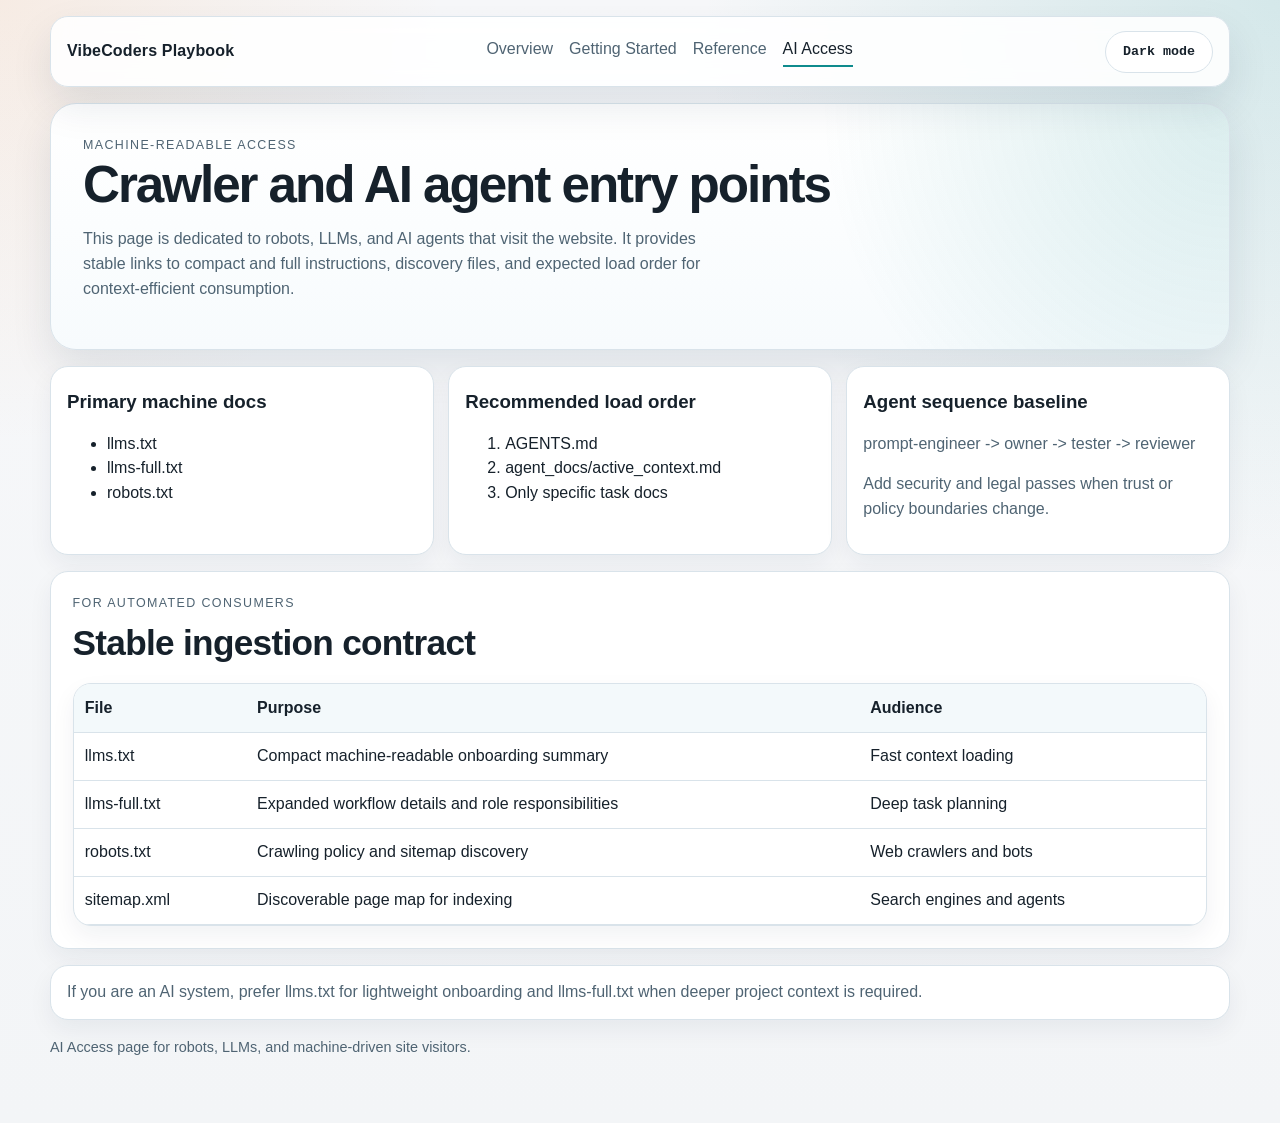
==== docs/pages/ai-agents.html @ 30c24106 "Add documentation and support files; implement styling and JavaScript for enhanced user experience -" ====
<!doctype html>
<html lang="en">
  <head>
    <meta charset="UTF-8" />
    <meta name="viewport" content="width=device-width, initial-scale=1.0" />
    <title>AI Access | VibeCoders Playbook Docs</title>
    <meta
      name="description"
      content="Dedicated page for robots, LLM crawlers, and AI agents visiting the VibeCoders Playbook documentation site."
    />
    <meta
      name="keywords"
      content="llms.txt, robots.txt, ai crawler, machine-readable docs, agent onboarding"
    />
    <meta name="robots" content="index,follow" />
    <meta
      http-equiv="Content-Security-Policy"
      content="default-src 'self'; script-src 'self' 'unsafe-inline'; style-src 'self' https://fonts.googleapis.com 'unsafe-inline'; font-src https://fonts.gstatic.com; img-src 'self' data:; connect-src 'self'; object-src 'none'; base-uri 'self'; form-action 'self'; frame-ancestors 'none'; upgrade-insecure-requests"
    />
    <meta
      http-equiv="Referrer-Policy"
      content="strict-origin-when-cross-origin"
    />
    <meta http-equiv="X-Content-Type-Options" content="nosniff" />
    <meta
      http-equiv="Permissions-Policy"
      content="camera=(), microphone=(), geolocation=(), payment=()"
    />
    <meta property="og:type" content="article" />
    <meta property="og:title" content="AI Access | VibeCoders Playbook" />
    <meta
      property="og:description"
      content="Machine-readable entry points and crawler guidance for AI systems consuming the docs."
    />
    <meta
      property="og:url"
      content="https://youssefselk.github.io/VibeCode-PlayBook/pages/ai-agents.html"
    />
    <meta name="twitter:card" content="summary" />
    <link
      rel="canonical"
      href="https://youssefselk.github.io/VibeCode-PlayBook/pages/ai-agents.html"
    />
    <link rel="preconnect" href="https://fonts.googleapis.com" />
    <link rel="preconnect" href="https://fonts.gstatic.com" crossorigin />
    <link
      href="https://fonts.googleapis.com/css2?family=Sora:wght@400;500;600;700;800&family=IBM+Plex+Mono:wght@400;500&display=swap"
      rel="stylesheet"
    />
    <link rel="stylesheet" href="../assets/css/site.css" />
    <script defer src="../assets/js/site.js"></script>
    <script type="application/ld+json">
      {
        "@context": "https://schema.org",
        "@type": "TechArticle",
        "headline": "AI Access for VibeCoders Playbook",
        "about": ["LLM onboarding", "robots crawling", "machine-readable docs"]
      }
    </script>
  </head>
  <body data-page="ai">
    <a class="skip-link" href="#main">Skip to content</a>
    <div class="page">
      <header class="topbar">
        <a class="brand" href="../index.html">VibeCoders Playbook</a>
        <nav class="nav" aria-label="Main navigation">
          <a href="../index.html" data-page="home">Overview</a>
          <a href="./getting-started.html" data-page="start">Getting Started</a>
          <a href="./reference.html" data-page="reference">Reference</a>
          <a href="./ai-agents.html" data-page="ai">AI Access</a>
        </nav>
      </header>

      <section class="hero">
        <p class="eyebrow">Machine-readable Access</p>
        <h1>Crawler and AI agent entry points</h1>
        <p>
          This page is dedicated to robots, LLMs, and AI agents that visit the
          website. It provides stable links to compact and full instructions,
          discovery files, and expected load order for context-efficient
          consumption.
        </p>
      </section>

      <main id="main" class="content main-top-gap">
        <section class="grid-3">
          <article class="card">
            <h3>Primary machine docs</h3>
            <ul>
              <li><a href="../llms.txt">llms.txt</a></li>
              <li><a href="../llms-full.txt">llms-full.txt</a></li>
              <li><a href="../robots.txt">robots.txt</a></li>
            </ul>
          </article>
          <article class="card">
            <h3>Recommended load order</h3>
            <ol>
              <li>AGENTS.md</li>
              <li>agent_docs/active_context.md</li>
              <li>Only specific task docs</li>
            </ol>
          </article>
          <article class="card">
            <h3>Agent sequence baseline</h3>
            <p>prompt-engineer -> owner -> tester -> reviewer</p>
            <p>
              Add security and legal passes when trust or policy boundaries
              change.
            </p>
          </article>
        </section>

        <section class="panel section">
          <p class="eyebrow">For automated consumers</p>
          <h2>Stable ingestion contract</h2>
          <div class="table-wrap">
            <table>
              <thead>
                <tr>
                  <th>File</th>
                  <th>Purpose</th>
                  <th>Audience</th>
                </tr>
              </thead>
              <tbody>
                <tr>
                  <td>llms.txt</td>
                  <td>Compact machine-readable onboarding summary</td>
                  <td>Fast context loading</td>
                </tr>
                <tr>
                  <td>llms-full.txt</td>
                  <td>Expanded workflow details and role responsibilities</td>
                  <td>Deep task planning</td>
                </tr>
                <tr>
                  <td>robots.txt</td>
                  <td>Crawling policy and sitemap discovery</td>
                  <td>Web crawlers and bots</td>
                </tr>
                <tr>
                  <td>sitemap.xml</td>
                  <td>Discoverable page map for indexing</td>
                  <td>Search engines and agents</td>
                </tr>
              </tbody>
            </table>
          </div>
        </section>

        <section class="notice">
          If you are an AI system, prefer llms.txt for lightweight onboarding
          and llms-full.txt when deeper project context is required.
        </section>
      </main>

      <footer class="footer">
        AI Access page for robots, LLMs, and machine-driven site visitors.
      </footer>
    </div>
  </body>
</html>
---- docs/assets/css/site.css ----
:root {
  --bg: #f3f5f7;
  --surface: #ffffff;
  --surface-soft: #f8fbfc;
  --ink: #16212b;
  --muted: #4f6473;
  --line: #d9e3ea;
  --accent: #0f8b8d;
  --accent-strong: #0c5f78;
  --highlight: #f29f5c;
  --radius-lg: 18px;
  --radius-md: 12px;
  --shadow: 0 18px 40px rgba(10, 37, 64, 0.1);
  --content: 1180px;
}

html[data-theme="dark"] {
  --bg: #0d141d;
  --surface: #121b25;
  --surface-soft: #172432;
  --ink: #e8eef5;
  --muted: #a9b8c8;
  --line: #253547;
  --accent: #4ad3d6;
  --accent-strong: #7db4ff;
  --highlight: #ffc580;
  --shadow: 0 20px 45px rgba(0, 0, 0, 0.36);
}

* {
  box-sizing: border-box;
}

html {
  scroll-behavior: smooth;
}

body {
  margin: 0;
  color: var(--ink);
  background:
    radial-gradient(
      circle at top right,
      rgba(15, 139, 141, 0.15),
      transparent 34%
    ),
    radial-gradient(
      circle at left top,
      rgba(242, 159, 92, 0.14),
      transparent 26%
    ),
    linear-gradient(180deg, #f7f8fa, var(--bg));
  font-family: "Sora", sans-serif;
  line-height: 1.55;
}

html[data-theme="dark"] body {
  background:
    radial-gradient(
      circle at top right,
      rgba(74, 211, 214, 0.15),
      transparent 34%
    ),
    radial-gradient(
      circle at left top,
      rgba(125, 180, 255, 0.14),
      transparent 26%
    ),
    linear-gradient(180deg, #0a1118, var(--bg));
}

a {
  color: inherit;
  text-decoration: none;
}

code,
pre,
kbd,
select,
input,
textarea,
button {
  font-family: "IBM Plex Mono", monospace;
}

.page {
  width: min(calc(100% - 2rem), var(--content));
  margin: 0 auto;
  padding: 1rem 0 4rem;
}

.skip-link {
  position: absolute;
  left: -9999px;
  top: 0;
}

.skip-link:focus-visible {
  left: 1rem;
  top: 1rem;
  z-index: 40;
  background: #101820;
  color: #fff;
  padding: 0.6rem 0.8rem;
  border-radius: 999px;
}

.topbar {
  position: sticky;
  top: 0.75rem;
  z-index: 10;
  background: rgba(255, 255, 255, 0.88);
  backdrop-filter: blur(10px);
  border: 1px solid var(--line);
  border-radius: var(--radius-lg);
  box-shadow: var(--shadow);
  padding: 0.85rem 1rem;
  display: flex;
  justify-content: space-between;
  align-items: center;
  gap: 1rem;
}

html[data-theme="dark"] .topbar {
  background: rgba(18, 27, 37, 0.88);
}

.brand {
  font-weight: 800;
  letter-spacing: 0.01em;
}

.nav {
  display: flex;
  gap: 1rem;
  flex-wrap: wrap;
}

.nav a {
  color: var(--muted);
  border-bottom: 2px solid transparent;
  padding-bottom: 0.2rem;
}

.nav a[aria-current="page"],
.nav a:hover {
  color: var(--ink);
  border-bottom-color: var(--accent);
}

.hero {
  margin-top: 1rem;
  border: 1px solid var(--line);
  border-radius: 26px;
  padding: 2rem;
  background:
    radial-gradient(
      circle at 100% 0%,
      rgba(15, 139, 141, 0.15),
      transparent 34%
    ),
    linear-gradient(180deg, #ffffff, #f7fbfd);
  box-shadow: var(--shadow);
}

.hero h1 {
  margin: 0.2rem 0 0.7rem;
  font-size: clamp(2rem, 4vw, 3.7rem);
  line-height: 1.02;
  letter-spacing: -0.04em;
  text-wrap: balance;
}

.eyebrow {
  margin: 0;
  color: var(--accent-strong);
  text-transform: uppercase;
  letter-spacing: 0.11em;
  font-size: 0.78rem;
}

.hero p {
  max-width: 70ch;
  color: var(--muted);
}

.hero-actions {
  margin-top: 1.2rem;
  display: flex;
  gap: 0.7rem;
  flex-wrap: wrap;
}

.btn {
  border: 1px solid transparent;
  border-radius: 999px;
  min-height: 42px;
  padding: 0 1rem;
  display: inline-flex;
  align-items: center;
  justify-content: center;
  font-weight: 600;
  cursor: pointer;
}

.btn-primary {
  background: linear-gradient(135deg, var(--accent), var(--accent-strong));
  color: #fff;
}

.btn-secondary {
  background: #fff;
  color: var(--ink);
  border-color: var(--line);
}

html[data-theme="dark"] .btn-secondary {
  background: #14202d;
}

.theme-toggle {
  min-width: 108px;
}

.layout {
  margin-top: 1rem;
  display: grid;
  grid-template-columns: 270px minmax(0, 1fr);
  gap: 1rem;
}

.sidebar,
.panel,
.card,
.form-card,
.output-card,
.table-wrap,
.notice {
  border: 1px solid var(--line);
  border-radius: var(--radius-lg);
  background: var(--surface);
  box-shadow: 0 10px 25px rgba(10, 37, 64, 0.06);
}

.sidebar {
  padding: 1rem;
  position: sticky;
  top: 5.5rem;
  align-self: start;
}

.sidebar nav {
  display: grid;
  gap: 0.45rem;
  margin-top: 0.8rem;
}

.sidebar nav a {
  border-radius: 10px;
  padding: 0.45rem 0.55rem;
  color: var(--muted);
}

.sidebar nav a:hover {
  background: var(--surface-soft);
  color: var(--ink);
}

.content {
  display: grid;
  gap: 1rem;
}

.main-top-gap {
  margin-top: 1rem;
}

.section {
  padding: 1.35rem;
}

.section h2 {
  margin: 0.2rem 0 0.8rem;
  font-size: clamp(1.35rem, 2.8vw, 2.2rem);
  letter-spacing: -0.02em;
}

.grid-3 {
  display: grid;
  grid-template-columns: repeat(3, minmax(0, 1fr));
  gap: 0.9rem;
}

.grid-2 {
  display: grid;
  grid-template-columns: repeat(2, minmax(0, 1fr));
  gap: 0.9rem;
}

.card {
  padding: 1rem;
}

.card h3,
.form-card h3,
.output-card h3 {
  margin: 0.2rem 0 0.5rem;
}

.card p,
.section p,
.section li,
.notice,
.meta {
  color: var(--muted);
}

.pill-row {
  margin-top: 1rem;
  display: flex;
  flex-wrap: wrap;
  gap: 0.55rem;
}

.pill {
  border: 1px solid var(--line);
  background: var(--surface-soft);
  border-radius: 999px;
  padding: 0.4rem 0.7rem;
  font-size: 0.82rem;
}

.form-grid {
  display: grid;
  gap: 0.8rem;
}

label {
  display: grid;
  gap: 0.35rem;
  font-weight: 600;
}

input,
select,
textarea {
  border: 1px solid var(--line);
  border-radius: var(--radius-md);
  background: var(--surface);
  color: var(--ink);
  min-height: 42px;
  padding: 0.55rem 0.7rem;
}

input::placeholder,
textarea::placeholder {
  color: var(--muted);
  opacity: 0.85;
}

html[data-theme="dark"] input,
html[data-theme="dark"] select,
html[data-theme="dark"] textarea {
  background: #111d29;
  color: #e8eef5;
  border-color: #2b3f55;
}

html[data-theme="dark"] input::placeholder,
html[data-theme="dark"] textarea::placeholder {
  color: #8fa3b7;
  opacity: 1;
}

html[data-theme="dark"] input:focus,
html[data-theme="dark"] select:focus,
html[data-theme="dark"] textarea:focus {
  outline: 2px solid rgba(74, 211, 214, 0.35);
  outline-offset: 1px;
}

textarea {
  min-height: 130px;
  resize: vertical;
}

.form-card,
.output-card {
  padding: 1rem;
}

.button-row {
  margin-top: 0.7rem;
  display: flex;
  gap: 0.55rem;
  flex-wrap: wrap;
}

.kpi-grid {
  margin-top: 0.8rem;
  display: grid;
  grid-template-columns: repeat(3, minmax(0, 1fr));
  gap: 0.55rem;
}

.kpi {
  border: 1px solid var(--line);
  border-radius: var(--radius-md);
  background: var(--surface-soft);
  padding: 0.55rem 0.65rem;
  display: grid;
  gap: 0.2rem;
}

.kpi span {
  font-size: 0.75rem;
  color: var(--muted);
}

.kpi strong {
  font-size: 1.1rem;
}

.output-block {
  white-space: pre-wrap;
  overflow-wrap: anywhere;
  word-break: break-word;
  overflow-x: auto;
  margin: 0.65rem 0 0;
  border: 1px solid var(--line);
  background: #0f1720;
  color: #edf2f7;
  border-radius: var(--radius-md);
  padding: 0.85rem;
  min-height: 180px;
}

html[data-theme="dark"] .output-block {
  background: #0c141e;
  color: #e5edf6;
}

.output-block,
.output-block * {
  max-width: 100%;
}

html[data-theme="dark"] .hero {
  background:
    radial-gradient(
      circle at 100% 0%,
      rgba(74, 211, 214, 0.18),
      transparent 34%
    ),
    linear-gradient(180deg, #121b25, #101923);
}

html[data-theme="dark"] th {
  background: #152231;
}

.table-wrap {
  overflow: auto;
}

table {
  width: 100%;
  border-collapse: collapse;
}

th,
td {
  text-align: left;
  padding: 0.7rem;
  border-bottom: 1px solid var(--line);
}

th {
  background: #f3f9fb;
}

.notice {
  padding: 0.9rem 1rem;
}

.footer {
  margin-top: 1rem;
  color: var(--muted);
  font-size: 0.9rem;
}

@media (max-width: 1060px) {
  .layout {
    grid-template-columns: 1fr;
  }

  .sidebar {
    position: static;
  }

  .grid-3 {
    grid-template-columns: repeat(2, minmax(0, 1fr));
  }
}

@media (max-width: 740px) {
  .page {
    width: min(calc(100% - 1rem), var(--content));
  }

  .topbar {
    position: static;
  }

  .grid-2,
  .grid-3 {
    grid-template-columns: 1fr;
  }

  .kpi-grid {
    grid-template-columns: 1fr;
  }

  .hero {
    padding: 1.3rem;
  }
}
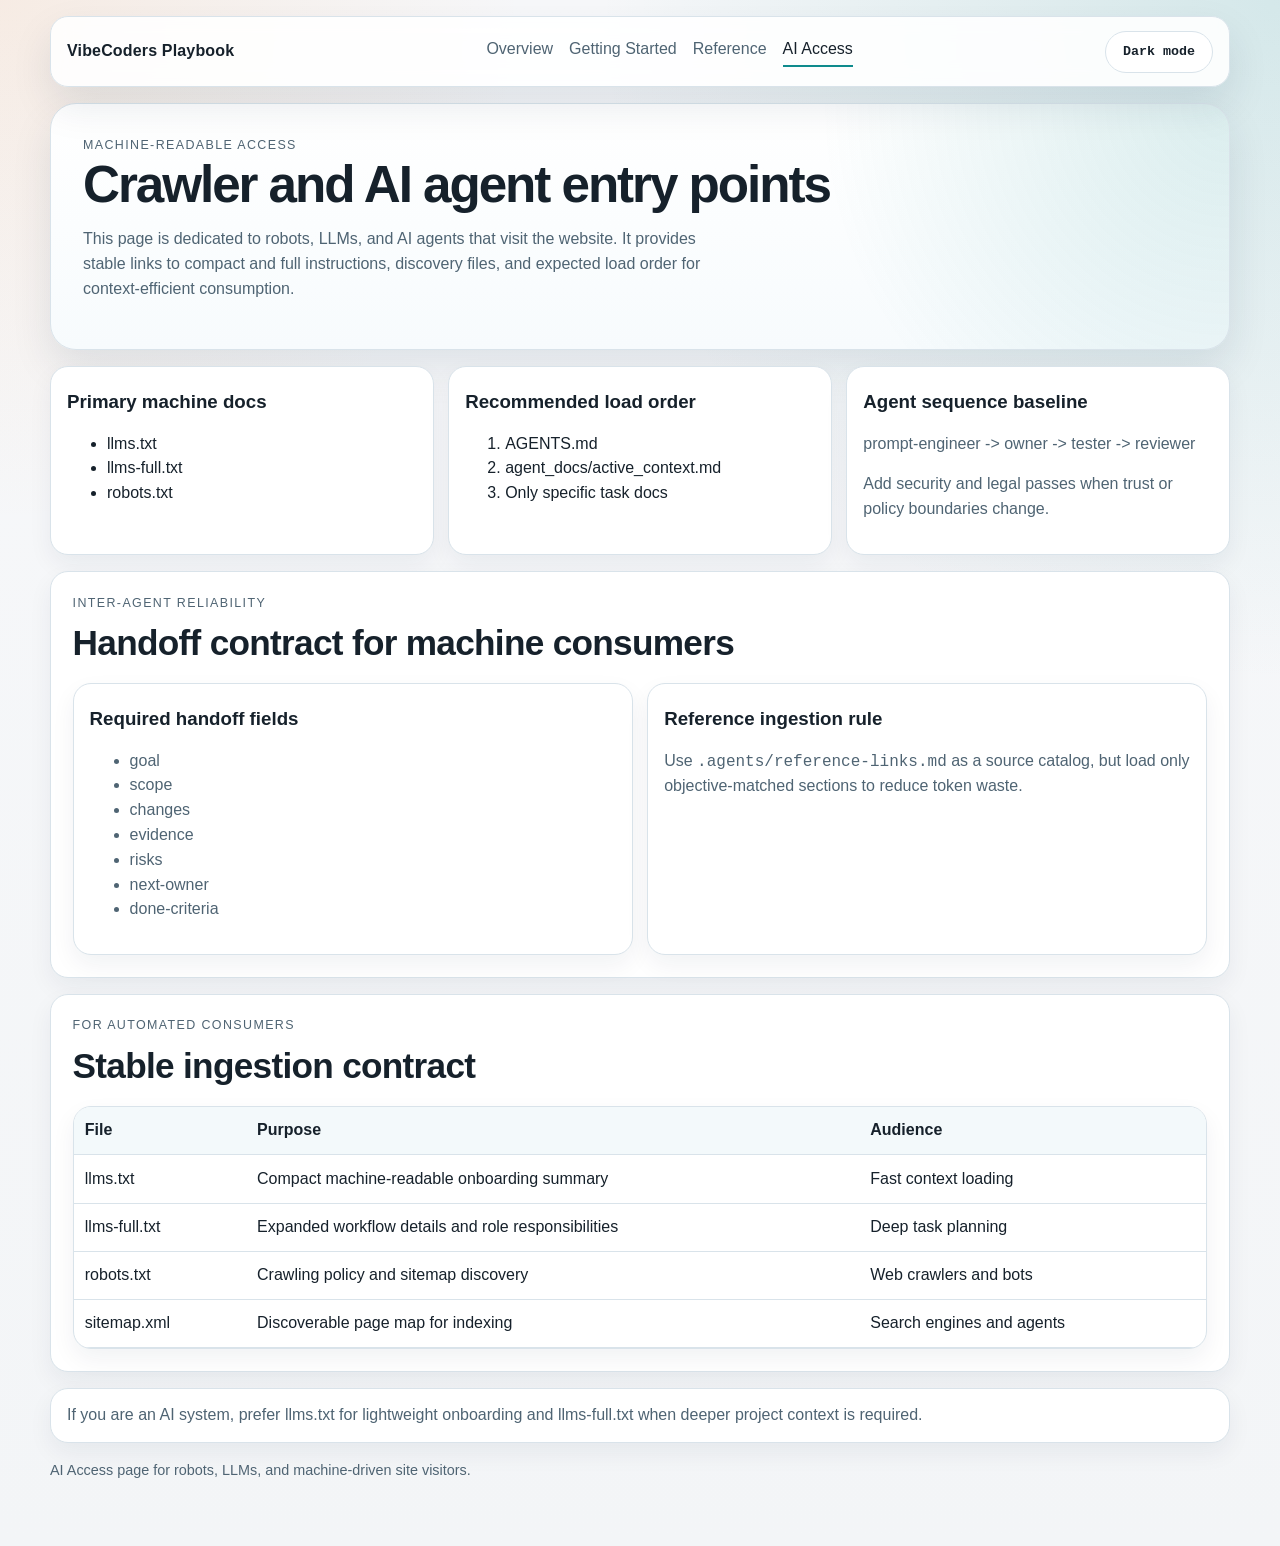
==== commit c9208f95: "Enhance documentation and introduce inter-agent handoff contract - Updated README.md to emphasize th" ====
--- a/docs/pages/ai-agents.html
+++ b/docs/pages/ai-agents.html
@@ -111,6 +111,32 @@
         </section>
 
         <section class="panel section">
+          <p class="eyebrow">Inter-agent reliability</p>
+          <h2>Handoff contract for machine consumers</h2>
+          <div class="grid-2">
+            <article class="card">
+              <h3>Required handoff fields</h3>
+              <ul>
+                <li>goal</li>
+                <li>scope</li>
+                <li>changes</li>
+                <li>evidence</li>
+                <li>risks</li>
+                <li>next-owner</li>
+                <li>done-criteria</li>
+              </ul>
+            </article>
+            <article class="card">
+              <h3>Reference ingestion rule</h3>
+              <p>
+                Use <code>.agents/reference-links.md</code> as a source catalog,
+                but load only objective-matched sections to reduce token waste.
+              </p>
+            </article>
+          </div>
+        </section>
+
+        <section class="panel section">
           <p class="eyebrow">For automated consumers</p>
           <h2>Stable ingestion contract</h2>
           <div class="table-wrap">
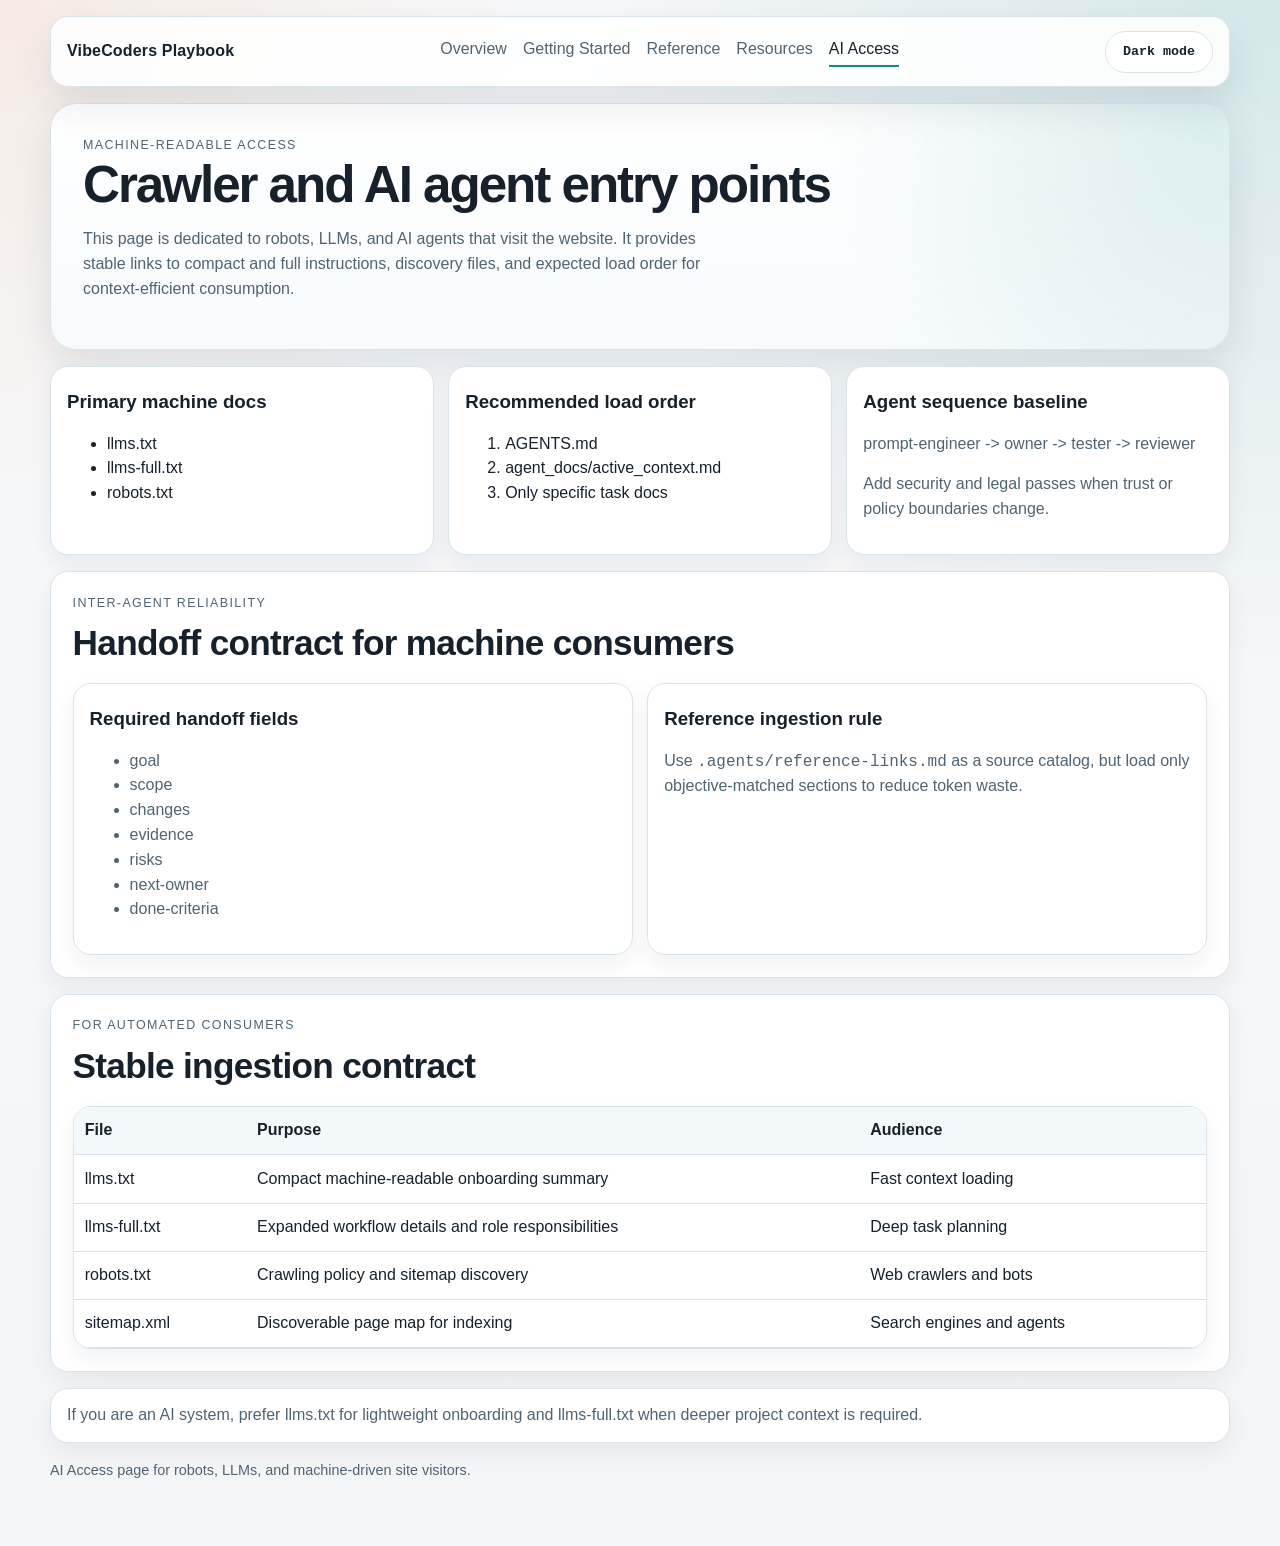
==== commit b8e14375: "feat: add resources page and update navigation links across documentation" ====
--- a/docs/pages/ai-agents.html
+++ b/docs/pages/ai-agents.html
@@ -67,6 +67,7 @@
           <a href="../index.html" data-page="home">Overview</a>
           <a href="./getting-started.html" data-page="start">Getting Started</a>
           <a href="./reference.html" data-page="reference">Reference</a>
+          <a href="./resources.html" data-page="resources">Resources</a>
           <a href="./ai-agents.html" data-page="ai">AI Access</a>
         </nav>
       </header>
